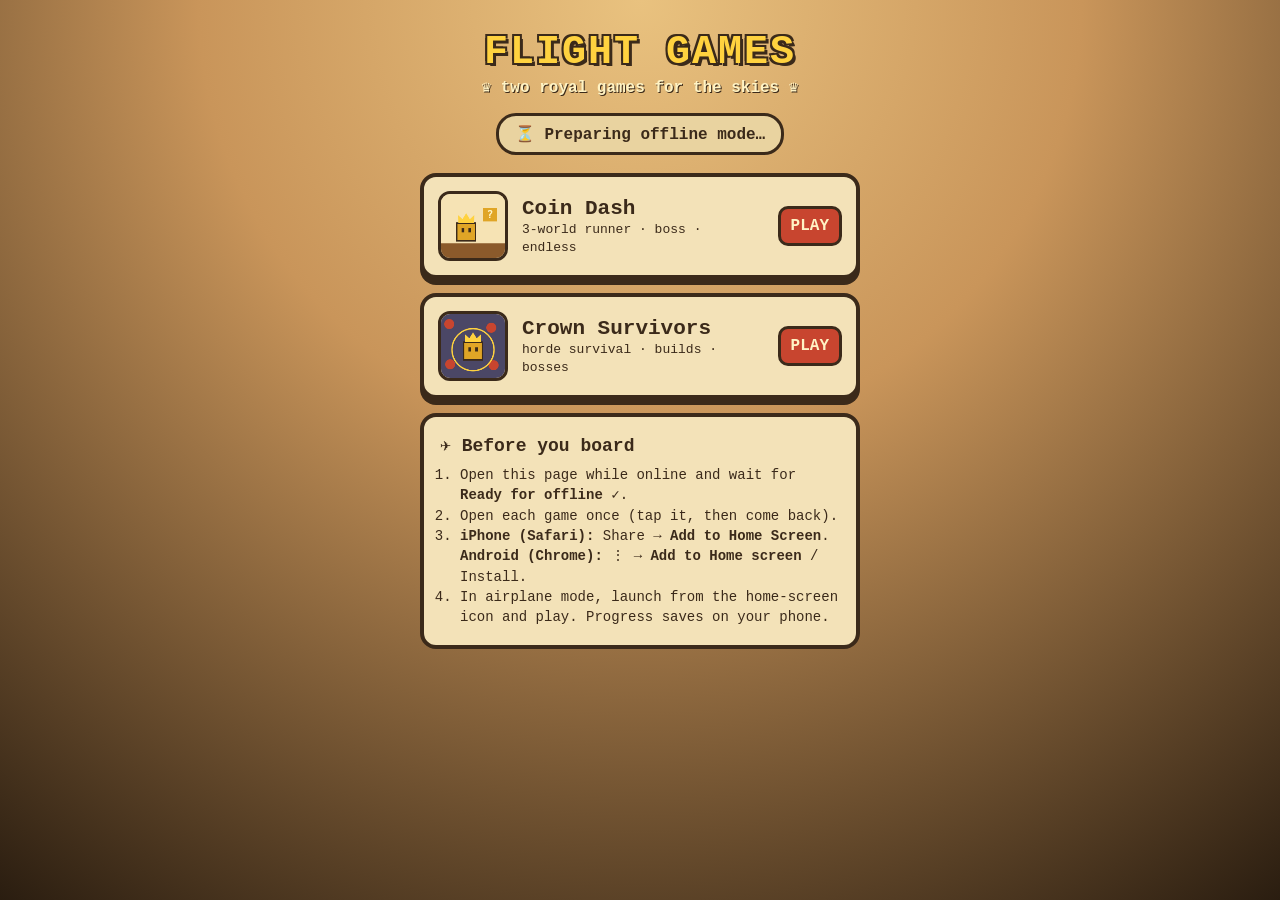
==== index.html @ 85022119 "Flight Games: launcher, Coin Dash, Crown Survivors, offline service worker" ====
<!DOCTYPE html><html lang="en"><head><meta charset="utf-8">
<meta name="viewport" content="width=device-width,initial-scale=1,viewport-fit=cover">
<meta name="apple-mobile-web-app-capable" content="yes"><meta name="mobile-web-app-capable" content="yes">
<meta name="apple-mobile-web-app-status-bar-style" content="black-translucent"><meta name="apple-mobile-web-app-title" content="Flight Games">
<meta name="theme-color" content="#3b2a1a"><title>Flight Games</title>
<link rel="manifest" href="manifest.json"><link rel="apple-touch-icon" href="icons/icon-180.png"><link rel="icon" href="icons/icon-192.png">
<style>
*{box-sizing:border-box}body{margin:0;min-height:100vh;font-family:"Courier New",Courier,monospace;color:#3b2a1a;background:#2a1d10 radial-gradient(circle at 50% 0,#e9c27f 0,#c9955a 40%,#2a1d10 100%);padding:max(20px,env(safe-area-inset-top)) 16px 30px}
.wrap{max-width:440px;margin:0 auto}h1{text-align:center;font-size:40px;margin:10px 0 2px;color:#ffd23f;text-shadow:3px 3px 0 #3b2a1a,-2px -2px 0 #3b2a1a,2px -2px 0 #3b2a1a,-2px 2px 0 #3b2a1a;letter-spacing:2px}
.sub{text-align:center;color:#fff3c4;font-weight:bold;margin-bottom:16px;text-shadow:1px 1px 0 #3b2a1a}
#st{margin:0 auto 18px;width:fit-content;padding:8px 16px;border:3px solid #3b2a1a;border-radius:20px;background:#e9d3a0;font-weight:bold}#st.ok{background:#bfe3b0;color:#1f5a33}
a.g{display:flex;gap:14px;align-items:center;text-decoration:none;color:#3b2a1a;background:#f3e2b8;border:4px solid #3b2a1a;border-radius:16px;padding:14px;margin-bottom:14px;box-shadow:0 6px 0 #3b2a1a}
a.g:active{transform:translateY(4px);box-shadow:0 2px 0 #3b2a1a}.ic{width:70px;height:70px;flex:none;border:3px solid #3b2a1a;border-radius:12px}
.g b{font-size:21px;display:block}.g span{font-size:13px}.play{margin-left:auto;background:#c8452f;color:#fff3c4;border:3px solid #3b2a1a;border-radius:10px;padding:8px 10px;font-weight:bold}
.how{background:#f3e2b8;border:4px solid #3b2a1a;border-radius:16px;padding:12px 16px;font-size:14px;line-height:1.45}.how h2{margin:4px 0 6px;font-size:18px}.how ol{padding-left:20px;margin:6px 0}
</style></head><body><div class="wrap">
<h1>FLIGHT GAMES</h1><div class="sub">♛ two royal games for the skies ♛</div>
<div id="st">⏳ Preparing offline mode…</div>
<a class="g" href="coin-dash/"><canvas class="ic" id="i1" width="140" height="140"></canvas><div><b>Coin Dash</b><span>3-world runner · boss · endless</span></div><div class="play">PLAY</div></a>
<a class="g" href="crown-survivors/"><canvas class="ic" id="i2" width="140" height="140"></canvas><div><b>Crown Survivors</b><span>horde survival · builds · bosses</span></div><div class="play">PLAY</div></a>
<div class="how"><h2>✈️ Before you board</h2><ol>
<li>Open this page while online and wait for <b>Ready for offline ✓</b>.</li>
<li>Open each game once (tap it, then come back).</li>
<li><b>iPhone (Safari):</b> Share → <b>Add to Home Screen</b>. <b>Android (Chrome):</b> ⋮ → <b>Add to Home screen</b> / Install.</li>
<li>In airplane mode, launch from the home-screen icon and play. Progress saves on your phone.</li></ol></div>
</div>
<script>
function draw(id,bg,f){const x=document.getElementById(id).getContext('2d');x.fillStyle=bg;x.fillRect(0,0,140,140);f(x)}
function hero(x,cx,cy,s,c){x.fillStyle='#3b2a1a';x.fillRect(cx-22*s,cy-20*s,44*s,42*s);x.fillStyle=c;x.fillRect(cx-19*s,cy-17*s,38*s,36*s);x.fillStyle='#3b2a1a';x.fillRect(cx-10*s,cy-7*s,6*s,9*s);x.fillRect(cx+5*s,cy-7*s,6*s,9*s);x.fillStyle='#ffd23f';x.beginPath();x.moveTo(cx-17*s,cy-19*s);x.lineTo(cx-18*s,cy-36*s);x.lineTo(cx-8*s,cy-27*s);x.lineTo(cx,cy-40*s);x.lineTo(cx+8*s,cy-27*s);x.lineTo(cx+18*s,cy-36*s);x.lineTo(cx+17*s,cy-19*s);x.fill()}
draw('i1','#f6e3b4',x=>{x.fillStyle='#8b5a2b';x.fillRect(0,108,140,32);hero(x,55,82,1,'#e0a526');x.fillStyle='#e0a526';x.fillRect(92,30,30,30);x.fillStyle='#fff3c4';x.font='bold 24px monospace';x.fillText('?',100,53)});
draw('i2','#4b4766',x=>{x.fillStyle='#c8452f';[[18,22],[110,30],[20,110],[115,112]].forEach(([a,b])=>{x.beginPath();x.arc(a,b,11,0,7);x.fill()});x.strokeStyle='#ffd23f';x.lineWidth=3;x.beginPath();x.arc(70,78,46,0,7);x.stroke();hero(x,70,80,1,'#e0a526')});
const st=document.getElementById('st');function ready(){st.textContent='Ready for offline ✓';st.className='ok'}
if('serviceWorker' in navigator){navigator.serviceWorker.register('sw.js',{scope:'./'}).then(()=>navigator.serviceWorker.ready).then(r=>{
 navigator.serviceWorker.addEventListener('message',e=>{if(e.data&&e.data.ready)ready()});const ask=()=>{const w=navigator.serviceWorker.controller||r.active;if(w)w.postMessage('status')};ask();setInterval(ask,1500)}).catch(e=>{st.textContent='⚠ Offline mode unavailable: '+e.message})}
else st.textContent='⚠ This browser cannot cache for offline';
</script></body></html>
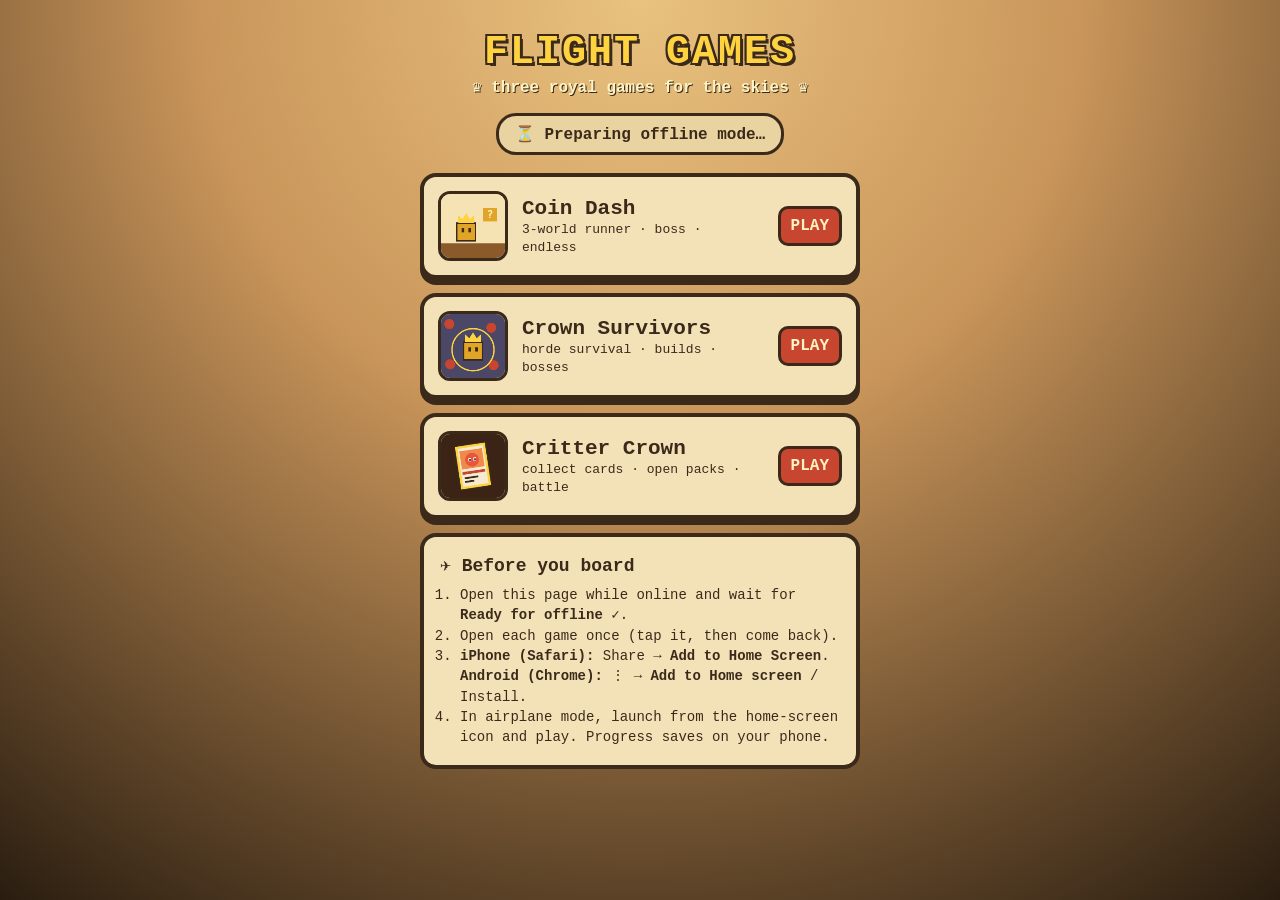
==== commit af64057c: "Add Critter Crown card-collecting game; launcher card; SW cache v3" ====
--- a/index.html
+++ b/index.html
@@ -14,10 +14,11 @@
 .g b{font-size:21px;display:block}.g span{font-size:13px}.play{margin-left:auto;background:#c8452f;color:#fff3c4;border:3px solid #3b2a1a;border-radius:10px;padding:8px 10px;font-weight:bold}
 .how{background:#f3e2b8;border:4px solid #3b2a1a;border-radius:16px;padding:12px 16px;font-size:14px;line-height:1.45}.how h2{margin:4px 0 6px;font-size:18px}.how ol{padding-left:20px;margin:6px 0}
 </style></head><body><div class="wrap">
-<h1>FLIGHT GAMES</h1><div class="sub">♛ two royal games for the skies ♛</div>
+<h1>FLIGHT GAMES</h1><div class="sub">♛ three royal games for the skies ♛</div>
 <div id="st">⏳ Preparing offline mode…</div>
 <a class="g" href="coin-dash/"><canvas class="ic" id="i1" width="140" height="140"></canvas><div><b>Coin Dash</b><span>3-world runner · boss · endless</span></div><div class="play">PLAY</div></a>
 <a class="g" href="crown-survivors/"><canvas class="ic" id="i2" width="140" height="140"></canvas><div><b>Crown Survivors</b><span>horde survival · builds · bosses</span></div><div class="play">PLAY</div></a>
+<a class="g" href="critter-crown/"><canvas class="ic" id="i3" width="140" height="140"></canvas><div><b>Critter Crown</b><span>collect cards · open packs · battle</span></div><div class="play">PLAY</div></a>
 <div class="how"><h2>✈️ Before you board</h2><ol>
 <li>Open this page while online and wait for <b>Ready for offline ✓</b>.</li>
 <li>Open each game once (tap it, then come back).</li>
@@ -29,6 +30,7 @@
 function hero(x,cx,cy,s,c){x.fillStyle='#3b2a1a';x.fillRect(cx-22*s,cy-20*s,44*s,42*s);x.fillStyle=c;x.fillRect(cx-19*s,cy-17*s,38*s,36*s);x.fillStyle='#3b2a1a';x.fillRect(cx-10*s,cy-7*s,6*s,9*s);x.fillRect(cx+5*s,cy-7*s,6*s,9*s);x.fillStyle='#ffd23f';x.beginPath();x.moveTo(cx-17*s,cy-19*s);x.lineTo(cx-18*s,cy-36*s);x.lineTo(cx-8*s,cy-27*s);x.lineTo(cx,cy-40*s);x.lineTo(cx+8*s,cy-27*s);x.lineTo(cx+18*s,cy-36*s);x.lineTo(cx+17*s,cy-19*s);x.fill()}
 draw('i1','#f6e3b4',x=>{x.fillStyle='#8b5a2b';x.fillRect(0,108,140,32);hero(x,55,82,1,'#e0a526');x.fillStyle='#e0a526';x.fillRect(92,30,30,30);x.fillStyle='#fff3c4';x.font='bold 24px monospace';x.fillText('?',100,53)});
 draw('i2','#4b4766',x=>{x.fillStyle='#c8452f';[[18,22],[110,30],[20,110],[115,112]].forEach(([a,b])=>{x.beginPath();x.arc(a,b,11,0,7);x.fill()});x.strokeStyle='#ffd23f';x.lineWidth=3;x.beginPath();x.arc(70,78,46,0,7);x.stroke();hero(x,70,80,1,'#e0a526')});
+draw('i3','#3b2416',x=>{x.save();x.translate(70,70);x.rotate(-.15);x.fillStyle='#3b2a1a';x.fillRect(-36,-50,72,100);x.fillStyle='#ffd23f';x.fillRect(-33,-47,66,94);x.fillStyle='#f6ead0';x.fillRect(-28,-42,56,84);x.fillStyle='#f08a4a';x.fillRect(-25,-36,50,40);x.fillStyle='#e8553a';x.beginPath();x.arc(0,-14,15,0,7);x.fill();x.fillStyle='#fff';x.fillRect(-8,-18,6,7);x.fillRect(3,-18,6,7);x.fillStyle='#3b2a1a';x.fillRect(-6,-16,3,4);x.fillRect(5,-16,3,4);x.fillStyle='#c8452f';x.fillRect(-25,10,50,6);x.fillStyle='#3b2a1a';x.fillRect(-22,22,30,4);x.fillRect(-22,30,20,4);x.restore()});
 const st=document.getElementById('st');function ready(){st.textContent='Ready for offline ✓';st.className='ok'}
 if('serviceWorker' in navigator){navigator.serviceWorker.register('sw.js',{scope:'./'}).then(()=>navigator.serviceWorker.ready).then(r=>{
  navigator.serviceWorker.addEventListener('message',e=>{if(e.data&&e.data.ready)ready()});const ask=()=>{const w=navigator.serviceWorker.controller||r.active;if(w)w.postMessage('status')};ask();setInterval(ask,1500)}).catch(e=>{st.textContent='⚠ Offline mode unavailable: '+e.message})}
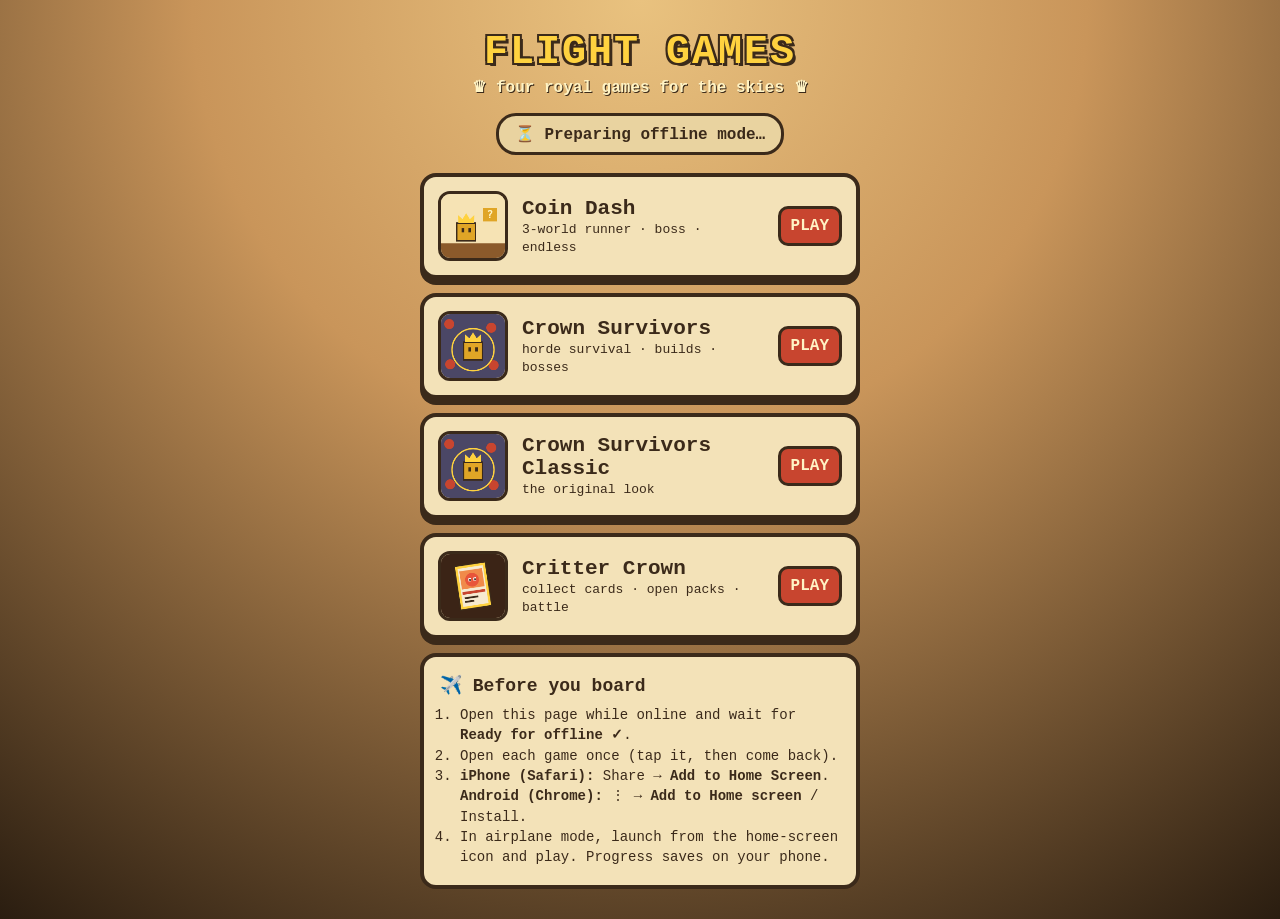
==== commit 1f00b968: "Add Crown Survivors Classic (pre-Royal Pixel v13 look), separate save (v30)" ====
--- a/index.html
+++ b/index.html
@@ -14,10 +14,11 @@
 .g b{font-size:21px;display:block}.g span{font-size:13px}.play{margin-left:auto;background:#c8452f;color:#fff3c4;border:3px solid #3b2a1a;border-radius:10px;padding:8px 10px;font-weight:bold}
 .how{background:#f3e2b8;border:4px solid #3b2a1a;border-radius:16px;padding:12px 16px;font-size:14px;line-height:1.45}.how h2{margin:4px 0 6px;font-size:18px}.how ol{padding-left:20px;margin:6px 0}
 </style></head><body><div class="wrap">
-<h1>FLIGHT GAMES</h1><div class="sub">♛ three royal games for the skies ♛</div>
+<h1>FLIGHT GAMES</h1><div class="sub">♛ four royal games for the skies ♛</div>
 <div id="st">⏳ Preparing offline mode…</div>
 <a class="g" href="coin-dash/"><canvas class="ic" id="i1" width="140" height="140"></canvas><div><b>Coin Dash</b><span>3-world runner · boss · endless</span></div><div class="play">PLAY</div></a>
 <a class="g" href="crown-survivors/"><canvas class="ic" id="i2" width="140" height="140"></canvas><div><b>Crown Survivors</b><span>horde survival · builds · bosses</span></div><div class="play">PLAY</div></a>
+<a class="g" href="crown-survivors-classic/"><canvas class="ic" id="i2c" width="140" height="140"></canvas><div><b>Crown Survivors Classic</b><span>the original look</span></div><div class="play">PLAY</div></a>
 <a class="g" href="critter-crown/"><canvas class="ic" id="i3" width="140" height="140"></canvas><div><b>Critter Crown</b><span>collect cards · open packs · battle</span></div><div class="play">PLAY</div></a>
 <div class="how"><h2>✈️ Before you board</h2><ol>
 <li>Open this page while online and wait for <b>Ready for offline ✓</b>.</li>
@@ -35,4 +36,5 @@
 if('serviceWorker' in navigator){navigator.serviceWorker.register('sw.js',{scope:'./'}).then(()=>navigator.serviceWorker.ready).then(r=>{
  navigator.serviceWorker.addEventListener('message',e=>{if(e.data&&e.data.ready)ready()});const ask=()=>{const w=navigator.serviceWorker.controller||r.active;if(w)w.postMessage('status')};ask();setInterval(ask,1500)}).catch(e=>{st.textContent='⚠ Offline mode unavailable: '+e.message})}
 else st.textContent='⚠ This browser cannot cache for offline';
-</script></body></html>
+</script><script>setTimeout(()=>{const a=document.getElementById('i2'),b=document.getElementById('i2c');if(a&&b)b.getContext('2d').drawImage(a,0,0)},50)</script>
+</body></html>
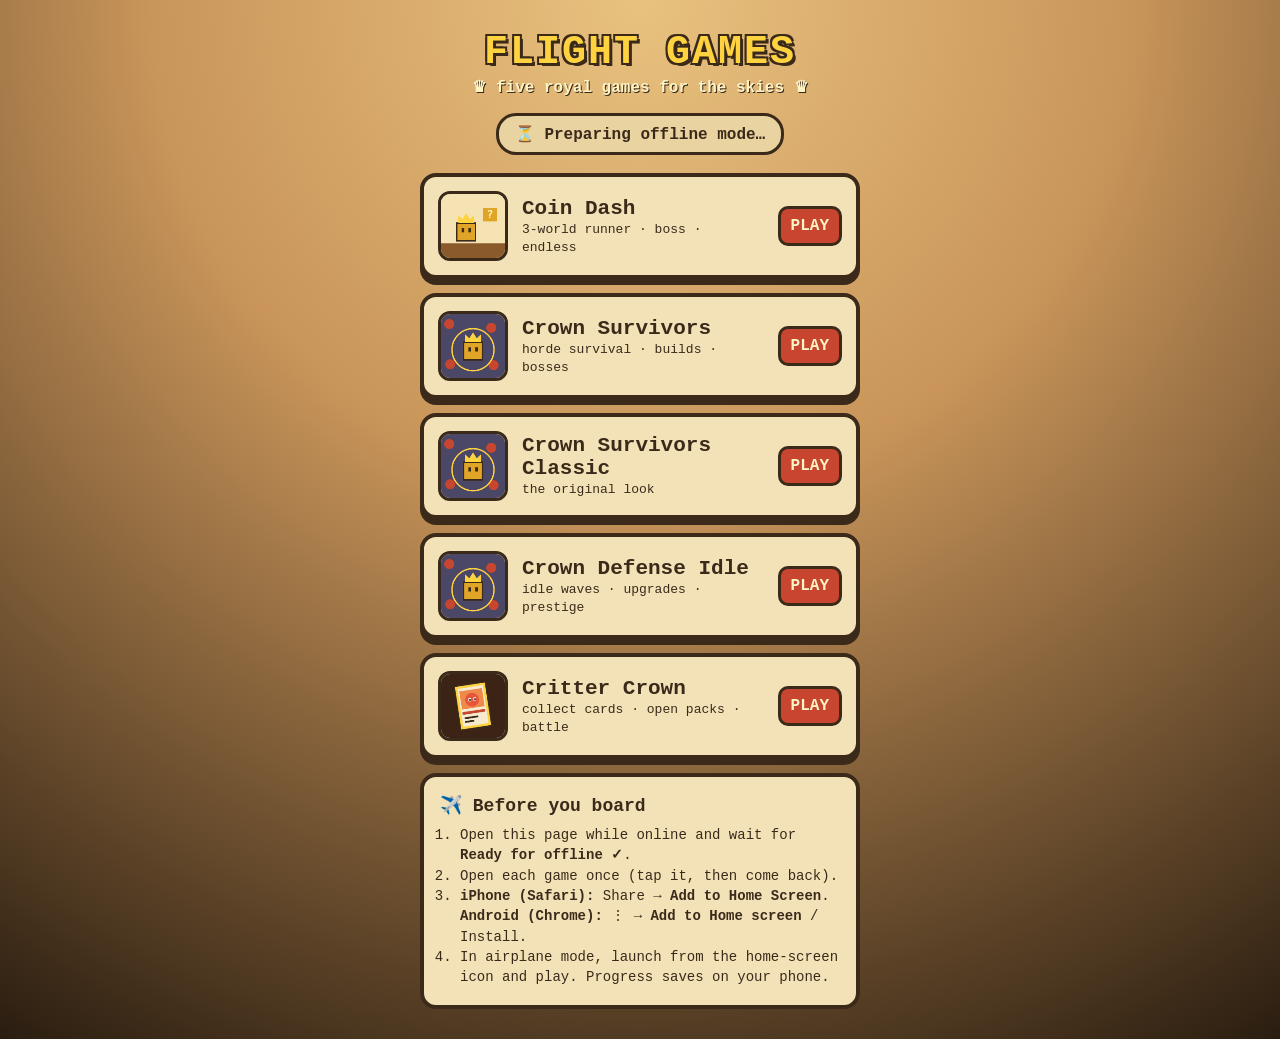
==== commit 8d5a24f3: "Add Crown Defense Idle (v35)" ====
--- a/index.html
+++ b/index.html
@@ -14,11 +14,12 @@
 .g b{font-size:21px;display:block}.g span{font-size:13px}.play{margin-left:auto;background:#c8452f;color:#fff3c4;border:3px solid #3b2a1a;border-radius:10px;padding:8px 10px;font-weight:bold}
 .how{background:#f3e2b8;border:4px solid #3b2a1a;border-radius:16px;padding:12px 16px;font-size:14px;line-height:1.45}.how h2{margin:4px 0 6px;font-size:18px}.how ol{padding-left:20px;margin:6px 0}
 </style></head><body><div class="wrap">
-<h1>FLIGHT GAMES</h1><div class="sub">♛ four royal games for the skies ♛</div>
+<h1>FLIGHT GAMES</h1><div class="sub">♛ five royal games for the skies ♛</div>
 <div id="st">⏳ Preparing offline mode…</div>
 <a class="g" href="coin-dash/"><canvas class="ic" id="i1" width="140" height="140"></canvas><div><b>Coin Dash</b><span>3-world runner · boss · endless</span></div><div class="play">PLAY</div></a>
 <a class="g" href="crown-survivors/"><canvas class="ic" id="i2" width="140" height="140"></canvas><div><b>Crown Survivors</b><span>horde survival · builds · bosses</span></div><div class="play">PLAY</div></a>
 <a class="g" href="crown-survivors-classic/"><canvas class="ic" id="i2c" width="140" height="140"></canvas><div><b>Crown Survivors Classic</b><span>the original look</span></div><div class="play">PLAY</div></a>
+<a class="g" href="crown-defense-idle/"><canvas class="ic" id="i2d" width="140" height="140"></canvas><div><b>Crown Defense Idle</b><span>idle waves · upgrades · prestige</span></div><div class="play">PLAY</div></a>
 <a class="g" href="critter-crown/"><canvas class="ic" id="i3" width="140" height="140"></canvas><div><b>Critter Crown</b><span>collect cards · open packs · battle</span></div><div class="play">PLAY</div></a>
 <div class="how"><h2>✈️ Before you board</h2><ol>
 <li>Open this page while online and wait for <b>Ready for offline ✓</b>.</li>
@@ -36,5 +37,5 @@
 if('serviceWorker' in navigator){navigator.serviceWorker.register('sw.js',{scope:'./'}).then(()=>navigator.serviceWorker.ready).then(r=>{
  navigator.serviceWorker.addEventListener('message',e=>{if(e.data&&e.data.ready)ready()});const ask=()=>{const w=navigator.serviceWorker.controller||r.active;if(w)w.postMessage('status')};ask();setInterval(ask,1500)}).catch(e=>{st.textContent='⚠ Offline mode unavailable: '+e.message})}
 else st.textContent='⚠ This browser cannot cache for offline';
-</script><script>setTimeout(()=>{const a=document.getElementById('i2'),b=document.getElementById('i2c');if(a&&b)b.getContext('2d').drawImage(a,0,0)},50)</script>
+</script><script>setTimeout(()=>{const a=document.getElementById('i2'),b=document.getElementById('i2c');if(a&&b)b.getContext('2d').drawImage(a,0,0);const d=document.getElementById('i2d');if(a&&d)d.getContext('2d').drawImage(a,0,0)},50)</script>
 </body></html>
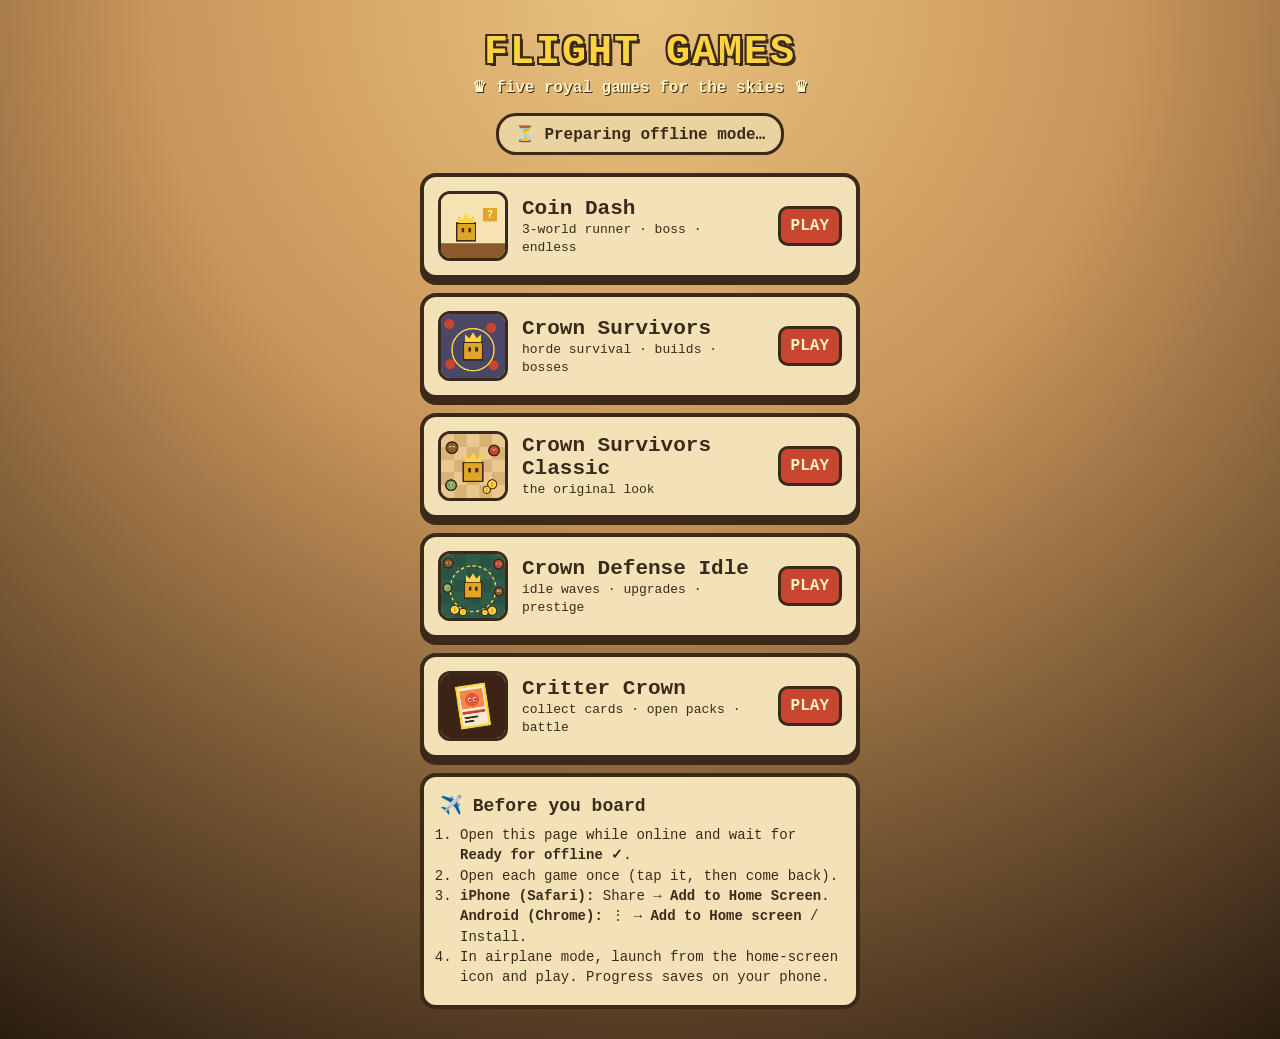
==== commit 04fbe7e8: "Home: own thumbnails for Classic and Idle (v36)" ====
--- a/index.html
+++ b/index.html
@@ -37,5 +37,8 @@
 if('serviceWorker' in navigator){navigator.serviceWorker.register('sw.js',{scope:'./'}).then(()=>navigator.serviceWorker.ready).then(r=>{
  navigator.serviceWorker.addEventListener('message',e=>{if(e.data&&e.data.ready)ready()});const ask=()=>{const w=navigator.serviceWorker.controller||r.active;if(w)w.postMessage('status')};ask();setInterval(ask,1500)}).catch(e=>{st.textContent='⚠ Offline mode unavailable: '+e.message})}
 else st.textContent='⚠ This browser cannot cache for offline';
-</script><script>setTimeout(()=>{const a=document.getElementById('i2'),b=document.getElementById('i2c');if(a&&b)b.getContext('2d').drawImage(a,0,0);const d=document.getElementById('i2d');if(a&&d)d.getContext('2d').drawImage(a,0,0)},50)</script>
+</script><script>(()=>{const blob=(x,cx,cy,r,c)=>{x.fillStyle='#3b2a1a';x.beginPath();x.arc(cx,cy,r+3,0,7);x.fill();x.fillStyle=c;x.beginPath();x.arc(cx,cy,r,0,7);x.fill();x.fillStyle='#fff';x.fillRect(cx-r*.5,cy-r*.35,r*.35,r*.45);x.fillRect(cx+r*.15,cy-r*.35,r*.35,r*.45);x.fillStyle='#3b2a1a';x.fillRect(cx-r*.42,cy-r*.2,r*.2,r*.28);x.fillRect(cx+r*.23,cy-r*.2,r*.2,r*.28)};
+const coin=(x,cx,cy,r)=>{x.fillStyle='#3b2a1a';x.beginPath();x.arc(cx,cy,r+2,0,7);x.fill();x.fillStyle='#ffd23f';x.beginPath();x.arc(cx,cy,r,0,7);x.fill();x.fillStyle='#e0a526';x.fillRect(cx-r*.2,cy-r*.55,r*.4,r*1.1)};
+draw('i2c','#e9c98f',x=>{x.fillStyle='#d9b376';for(let i=0;i<5;i++)for(let j=0;j<5;j++)if((i+j)%2)x.fillRect(i*28,j*28,28,28);blob(x,24,30,11,'#8b5a2b');blob(x,116,36,10,'#c8452f');blob(x,22,112,10,'#7fb069');coin(x,112,110,9);coin(x,100,122,7);hero(x,70,82,1.05,'#e0a526')});
+draw('i2d','#2f5d4a',x=>{x.fillStyle='#2a5343';for(let i=0;i<5;i++)for(let j=0;j<5;j++)if((i+j)%2)x.fillRect(i*28,j*28,28,28);x.strokeStyle='#ffd23f';x.lineWidth=3;x.setLineDash([7,6]);x.beginPath();x.arc(70,76,50,0,7);x.stroke();x.setLineDash([]);blob(x,16,20,9,'#8b5a2b');blob(x,126,22,9,'#c8452f');blob(x,14,74,8,'#7fb069');blob(x,127,82,8,'#8b5a2b');hero(x,70,78,.9,'#e0a526');coin(x,30,122,9);coin(x,48,127,7);coin(x,112,124,9);coin(x,96,128,6)});})()</script>
 </body></html>
